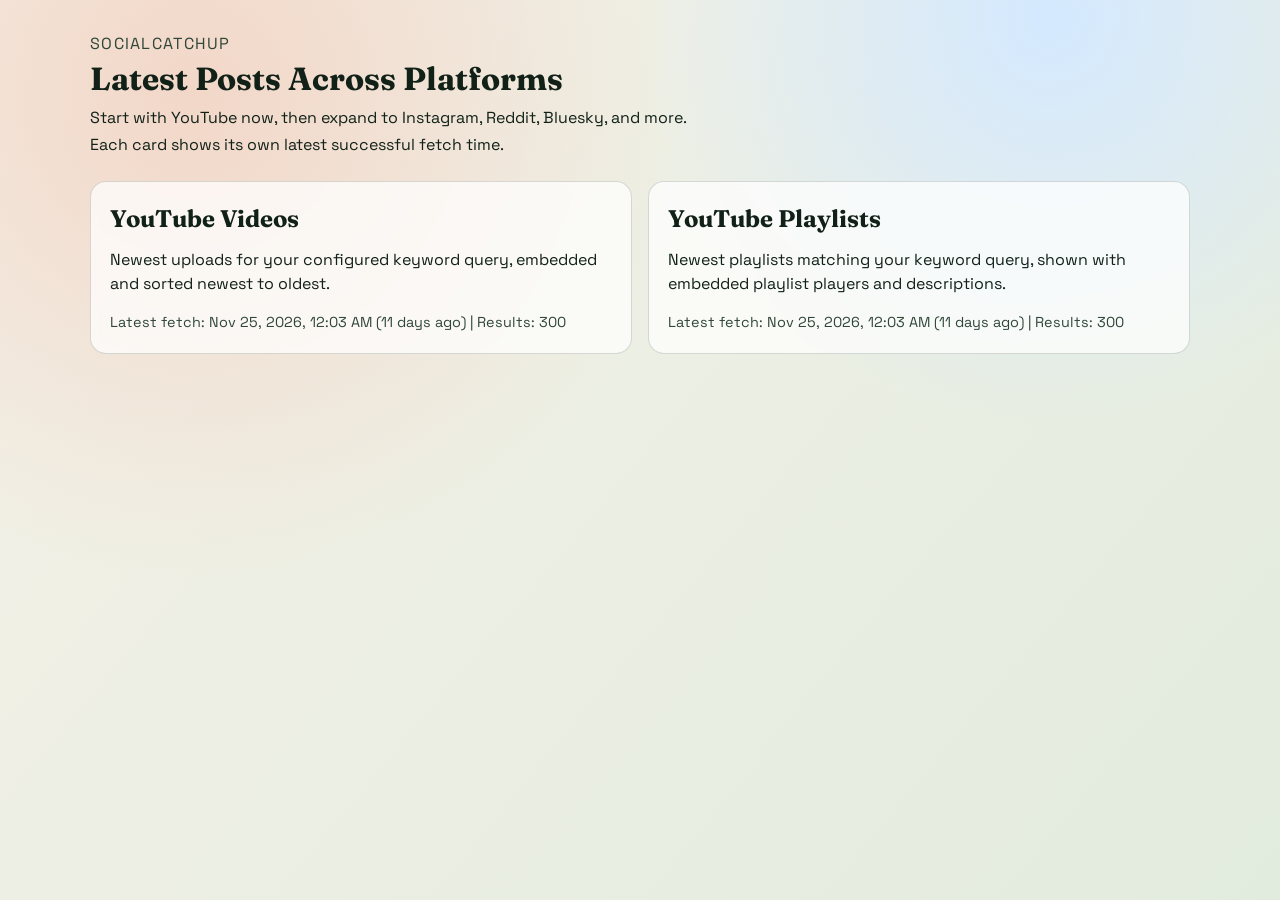
==== docs/index.html @ 5f242f2b "chore: refresh YouTube results and playlists" ====
<!doctype html>
<html lang="en">
<head>
  <meta charset="utf-8">
  <meta name="viewport" content="width=device-width, initial-scale=1">
  <title>Social Catchup</title>
  <link rel="preconnect" href="https://fonts.googleapis.com">
  <link rel="preconnect" href="https://fonts.gstatic.com" crossorigin>
  <link href="https://fonts.googleapis.com/css2?family=Space+Grotesk:wght@400;500;700&family=Fraunces:opsz,wght@9..144,600&display=swap" rel="stylesheet">
  <link rel="stylesheet" href="assets/style.css">
</head>
<body>
  <main class="wrap">
    <header class="hero">
      <p class="eyebrow">socialcatchup</p>
      <h1>Latest Posts Across Platforms</h1>
      <p class="lede">Start with YouTube now, then expand to Instagram, Reddit, Bluesky, and more.</p>
            <p class="meta">Each card shows its own latest successful fetch time.</p>
    </header>

    <section class="cards">
      <a class="card" href="youtube.html">
        <h2>YouTube Videos</h2>
        <p>Newest uploads for your configured keyword query, embedded and sorted newest to oldest.</p>
                <p class="card-meta">Latest fetch: <span class="js-time" data-time-iso="2026-11-25T00:03:17Z">2026-11-25 00:03 UTC</span> | Results: 300</p>
      </a>
      <a class="card" href="playlists.html">
        <h2>YouTube Playlists</h2>
        <p>Newest playlists matching your keyword query, shown with embedded playlist players and descriptions.</p>
                <p class="card-meta">Latest fetch: <span class="js-time" data-time-iso="2026-11-25T00:03:17Z">2026-11-25 00:03 UTC</span> | Results: 300</p>
      </a>
    </section>
  </main>
    <script>
(() => {
    const formatRelative = (targetDate) => {
        const deltaMs = Date.now() - targetDate.getTime();
        const absMs = Math.abs(deltaMs);
        const minute = 60 * 1000;
        const hour = 60 * minute;
        const day = 24 * hour;

        const suffix = deltaMs >= 0 ? "ago" : "from now";
        if (absMs < minute) {
            return deltaMs >= 0 ? "just now" : "in under a minute";
        }
        if (absMs < hour) {
            const value = Math.round(absMs / minute);
            return `${value} minute${value === 1 ? "" : "s"} ${suffix}`;
        }
        if (absMs < day) {
            const value = Math.round(absMs / hour);
            return `${value} hour${value === 1 ? "" : "s"} ${suffix}`;
        }

        const value = Math.round(absMs / day);
        return `${value} day${value === 1 ? "" : "s"} ${suffix}`;
    };

    const localFormatter = new Intl.DateTimeFormat(undefined, {
        year: "numeric",
        month: "short",
        day: "2-digit",
        hour: "numeric",
        minute: "2-digit",
    });

    for (const element of document.querySelectorAll(".js-time[data-time-iso]")) {
        const isoValue = element.getAttribute("data-time-iso");
        if (!isoValue) {
            continue;
        }

        const parsed = new Date(isoValue);
        if (Number.isNaN(parsed.getTime())) {
            continue;
        }

        element.textContent = `${localFormatter.format(parsed)} (${formatRelative(parsed)})`;
    }
})();
</script>
</body>
</html>
---- docs/assets/style.css ----
:root {
  --bg-0: #f5f1e8;
  --bg-1: #e2ecde;
  --bg-2: #f2d7c8;
  --ink: #112118;
  --ink-soft: #304638;
  --surface: rgba(255, 255, 255, 0.72);
  --line: rgba(17, 33, 24, 0.16);
  --accent: #b24c1f;
}

* {
  box-sizing: border-box;
}

body {
  margin: 0;
  color: var(--ink);
  font-family: "Space Grotesk", "Segoe UI", sans-serif;
  line-height: 1.5;
  background:
    radial-gradient(circle at 15% 10%, var(--bg-2), transparent 36%),
    radial-gradient(circle at 82% 2%, #d4e9ff, transparent 30%),
    linear-gradient(130deg, var(--bg-0), var(--bg-1));
  min-height: 100vh;
}

.wrap {
  width: min(1100px, 92vw);
  margin: 0 auto;
  padding: 2rem 0 3rem;
}

.hero {
  margin-bottom: 1.5rem;
}

.eyebrow {
  margin: 0;
  letter-spacing: 0.08em;
  text-transform: uppercase;
  color: var(--ink-soft);
}

h1,
h2 {
  font-family: "Fraunces", Georgia, serif;
  line-height: 1.1;
  margin: 0.3rem 0 0.6rem;
}

.lede,
.meta {
  margin: 0.2rem 0;
}

.cards {
  display: grid;
  grid-template-columns: repeat(auto-fit, minmax(220px, 1fr));
  gap: 1rem;
}

.card {
  display: block;
  text-decoration: none;
  color: inherit;
  border: 1px solid var(--line);
  border-radius: 16px;
  background: var(--surface);
  backdrop-filter: blur(3px);
  padding: 1.2rem;
  transition: transform 180ms ease, border-color 180ms ease;
}

.card:hover {
  transform: translateY(-2px);
  border-color: var(--accent);
}

.card-meta {
  margin: 0.75rem 0 0;
  color: var(--ink-soft);
  font-size: 0.9rem;
}

.video-grid {
  display: grid;
  gap: 1rem;
}

.video-card {
  border: 1px solid var(--line);
  border-radius: 16px;
  background: var(--surface);
  overflow: hidden;
}

.video-card[hidden] {
  display: none !important;
}

.embed-wrap {
  position: relative;
  width: 100%;
  aspect-ratio: 16 / 9;
  background: #000;
}

.embed-wrap iframe {
  border: 0;
  width: 100%;
  height: 100%;
}

.video-content {
  padding: 1rem;
}

.video-content h2 {
  font-size: clamp(1rem, 2.2vw, 1.35rem);
}

.video-meta {
  color: var(--ink-soft);
  margin: 0 0 0.75rem;
}

.related-playlists {
  margin: 0 0 0.75rem;
}

.related-playlists-label {
  margin: 0 0 0.35rem;
  color: var(--ink-soft);
  font-size: 0.92rem;
  font-weight: 600;
}

.related-playlists-list {
  margin: 0;
  padding-left: 1.1rem;
}

.related-playlists-list li {
  margin: 0.15rem 0;
}

.pagination-controls {
  margin-top: 1rem;
  display: flex;
  align-items: center;
  justify-content: space-between;
  flex-wrap: wrap;
  gap: 0.75rem;
  border: 1px solid var(--line);
  border-radius: 14px;
  background: var(--surface);
  padding: 0.8rem 1rem;
}

.pagination-summary {
  margin: 0;
  color: var(--ink-soft);
  font-size: 0.94rem;
}

.pagination-button {
  border: 1px solid var(--line);
  border-radius: 999px;
  background: #fff;
  color: var(--ink);
  padding: 0.45rem 0.9rem;
  font: inherit;
  cursor: pointer;
}

.pagination-button:hover:not(:disabled) {
  border-color: var(--accent);
}

.pagination-button:disabled {
  opacity: 0.45;
  cursor: not-allowed;
}

.pagination-pages {
  display: flex;
  flex-wrap: wrap;
  gap: 0.35rem;
  width: 100%;
}

.pagination-page-button {
  border: 1px solid var(--line);
  border-radius: 999px;
  background: #fff;
  color: var(--ink);
  padding: 0.3rem 0.7rem;
  font: inherit;
  cursor: pointer;
}

.pagination-page-button:hover:not(:disabled) {
  border-color: var(--accent);
}

.pagination-page-button[aria-current="page"] {
  background: var(--accent);
  color: #fff;
  border-color: var(--accent);
}

.pagination-page-button:disabled {
  cursor: default;
}

@media (max-width: 640px) {
  .pagination-summary {
    width: 100%;
    order: 3;
  }
}

a {
  color: var(--accent);
}

@media (min-width: 900px) {
  .video-card {
    display: grid;
    grid-template-columns: 1fr 1.3fr;
  }
}
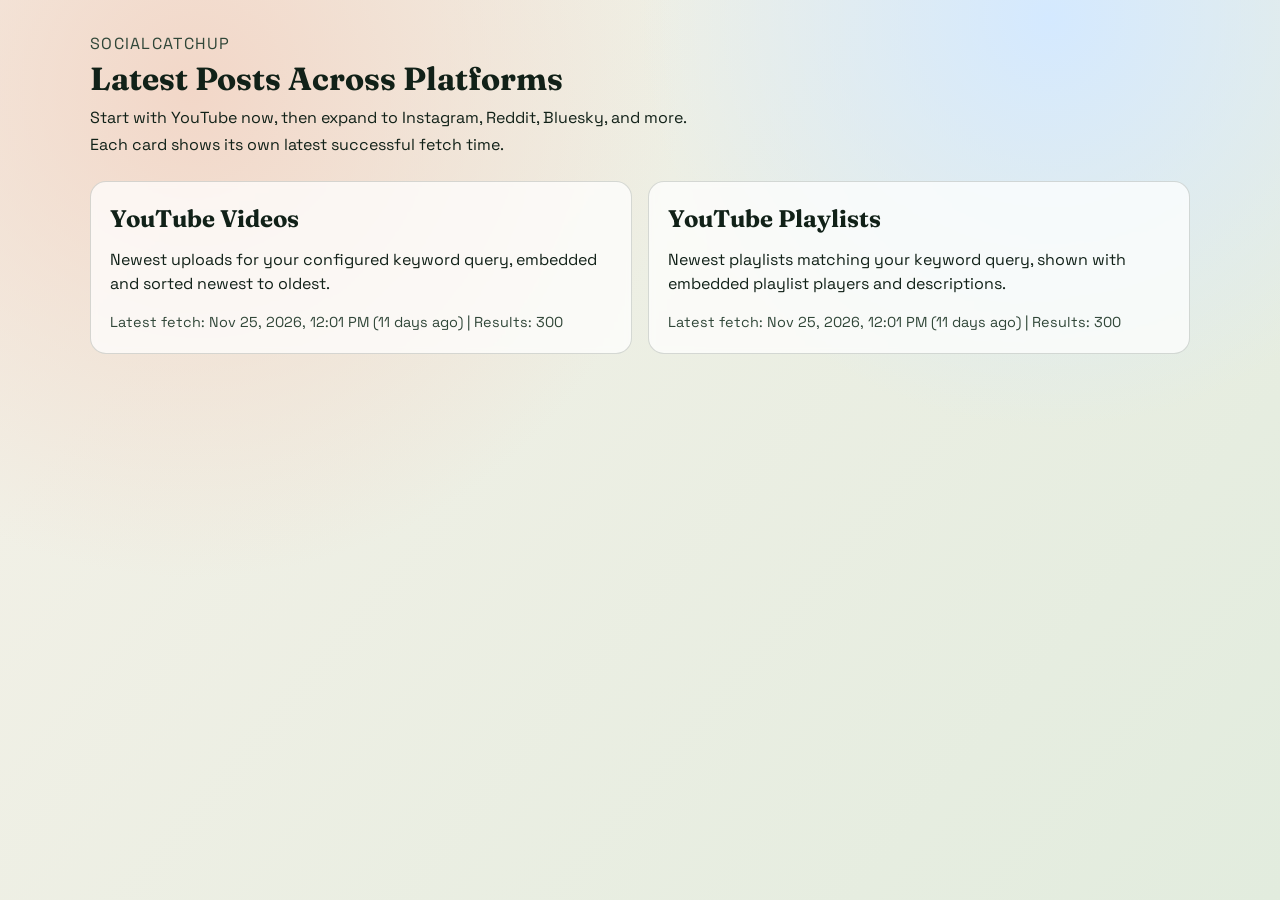
==== commit 15279927: "chore: refresh YouTube results and playlists" ====
--- a/docs/index.html
+++ b/docs/index.html
@@ -22,12 +22,12 @@
       <a class="card" href="youtube.html">
         <h2>YouTube Videos</h2>
         <p>Newest uploads for your configured keyword query, embedded and sorted newest to oldest.</p>
-                <p class="card-meta">Latest fetch: <span class="js-time" data-time-iso="2026-11-25T00:03:17Z">2026-11-25 00:03 UTC</span> | Results: 300</p>
+                <p class="card-meta">Latest fetch: <span class="js-time" data-time-iso="2026-11-25T12:01:50Z">2026-11-25 12:01 UTC</span> | Results: 300</p>
       </a>
       <a class="card" href="playlists.html">
         <h2>YouTube Playlists</h2>
         <p>Newest playlists matching your keyword query, shown with embedded playlist players and descriptions.</p>
-                <p class="card-meta">Latest fetch: <span class="js-time" data-time-iso="2026-11-25T00:03:17Z">2026-11-25 00:03 UTC</span> | Results: 300</p>
+                <p class="card-meta">Latest fetch: <span class="js-time" data-time-iso="2026-11-25T12:01:50Z">2026-11-25 12:01 UTC</span> | Results: 300</p>
       </a>
     </section>
   </main>
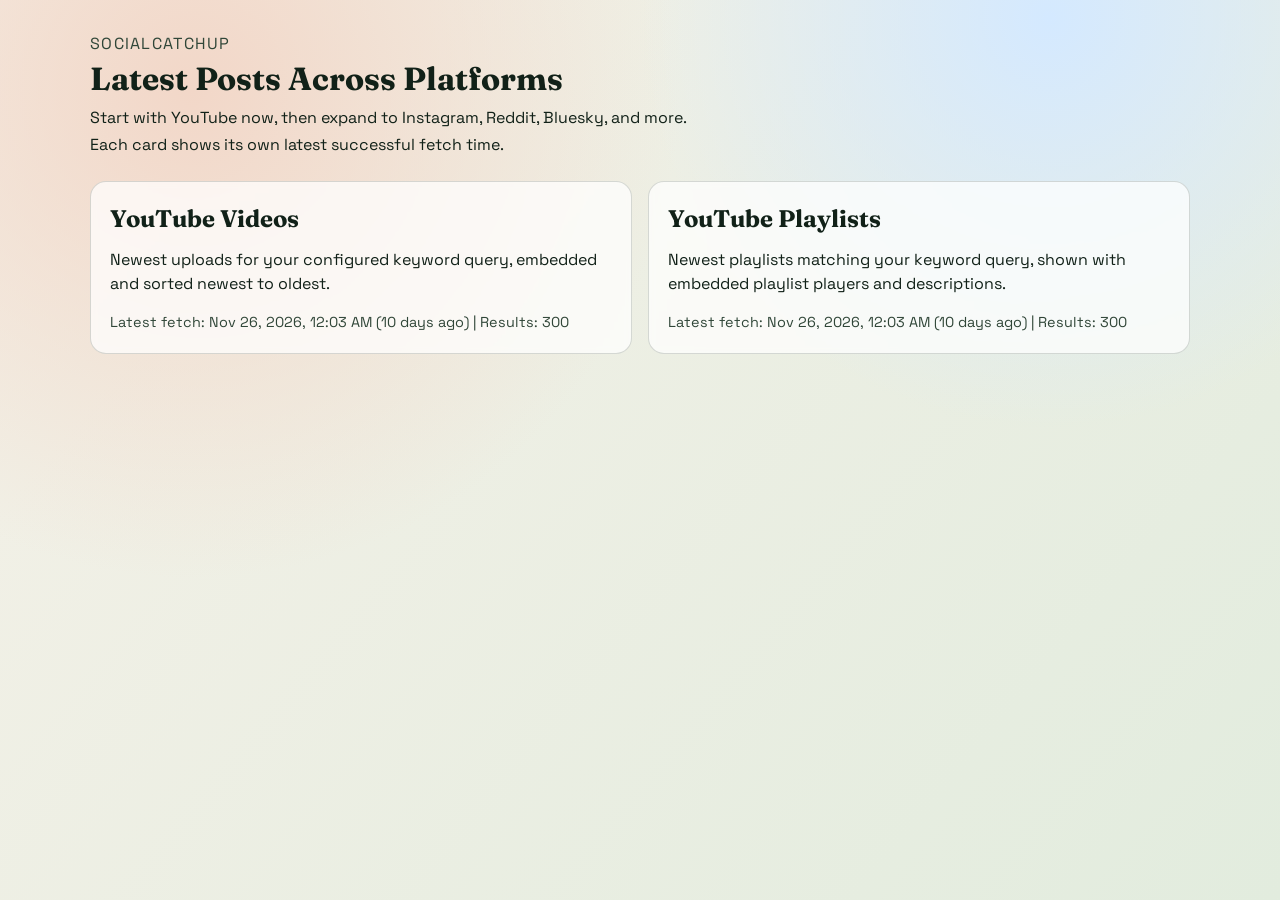
==== commit 18f794bb: "chore: refresh YouTube results and playlists" ====
--- a/docs/index.html
+++ b/docs/index.html
@@ -22,12 +22,12 @@
       <a class="card" href="youtube.html">
         <h2>YouTube Videos</h2>
         <p>Newest uploads for your configured keyword query, embedded and sorted newest to oldest.</p>
-                <p class="card-meta">Latest fetch: <span class="js-time" data-time-iso="2026-11-25T12:01:50Z">2026-11-25 12:01 UTC</span> | Results: 300</p>
+                <p class="card-meta">Latest fetch: <span class="js-time" data-time-iso="2026-11-26T00:03:33Z">2026-11-26 00:03 UTC</span> | Results: 300</p>
       </a>
       <a class="card" href="playlists.html">
         <h2>YouTube Playlists</h2>
         <p>Newest playlists matching your keyword query, shown with embedded playlist players and descriptions.</p>
-                <p class="card-meta">Latest fetch: <span class="js-time" data-time-iso="2026-11-25T12:01:50Z">2026-11-25 12:01 UTC</span> | Results: 300</p>
+                <p class="card-meta">Latest fetch: <span class="js-time" data-time-iso="2026-11-26T00:03:33Z">2026-11-26 00:03 UTC</span> | Results: 300</p>
       </a>
     </section>
   </main>
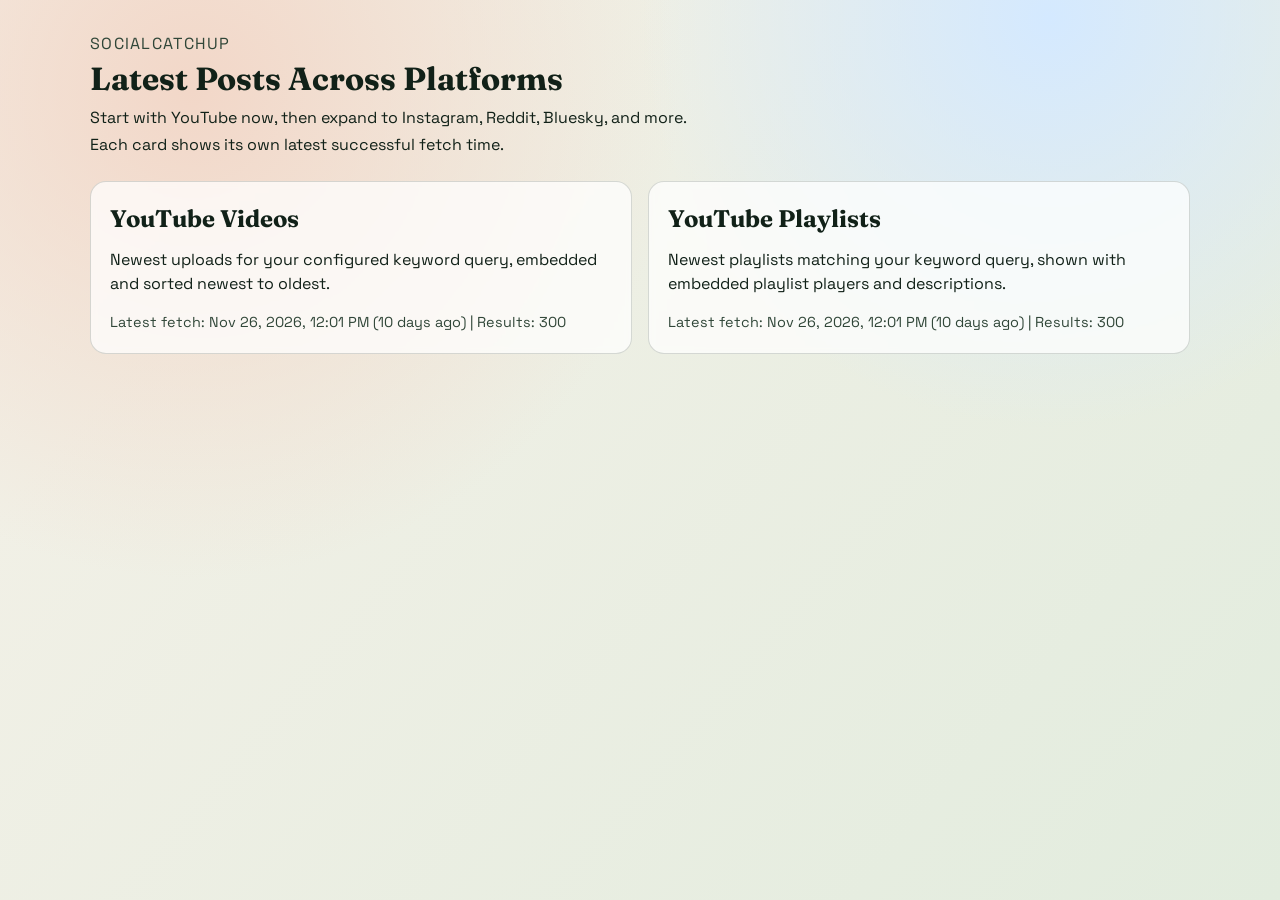
==== commit 312ffe44: "chore: refresh YouTube results and playlists" ====
--- a/docs/index.html
+++ b/docs/index.html
@@ -22,12 +22,12 @@
       <a class="card" href="youtube.html">
         <h2>YouTube Videos</h2>
         <p>Newest uploads for your configured keyword query, embedded and sorted newest to oldest.</p>
-                <p class="card-meta">Latest fetch: <span class="js-time" data-time-iso="2026-11-26T00:03:33Z">2026-11-26 00:03 UTC</span> | Results: 300</p>
+                <p class="card-meta">Latest fetch: <span class="js-time" data-time-iso="2026-11-26T12:01:35Z">2026-11-26 12:01 UTC</span> | Results: 300</p>
       </a>
       <a class="card" href="playlists.html">
         <h2>YouTube Playlists</h2>
         <p>Newest playlists matching your keyword query, shown with embedded playlist players and descriptions.</p>
-                <p class="card-meta">Latest fetch: <span class="js-time" data-time-iso="2026-11-26T00:03:33Z">2026-11-26 00:03 UTC</span> | Results: 300</p>
+                <p class="card-meta">Latest fetch: <span class="js-time" data-time-iso="2026-11-26T12:01:35Z">2026-11-26 12:01 UTC</span> | Results: 300</p>
       </a>
     </section>
   </main>
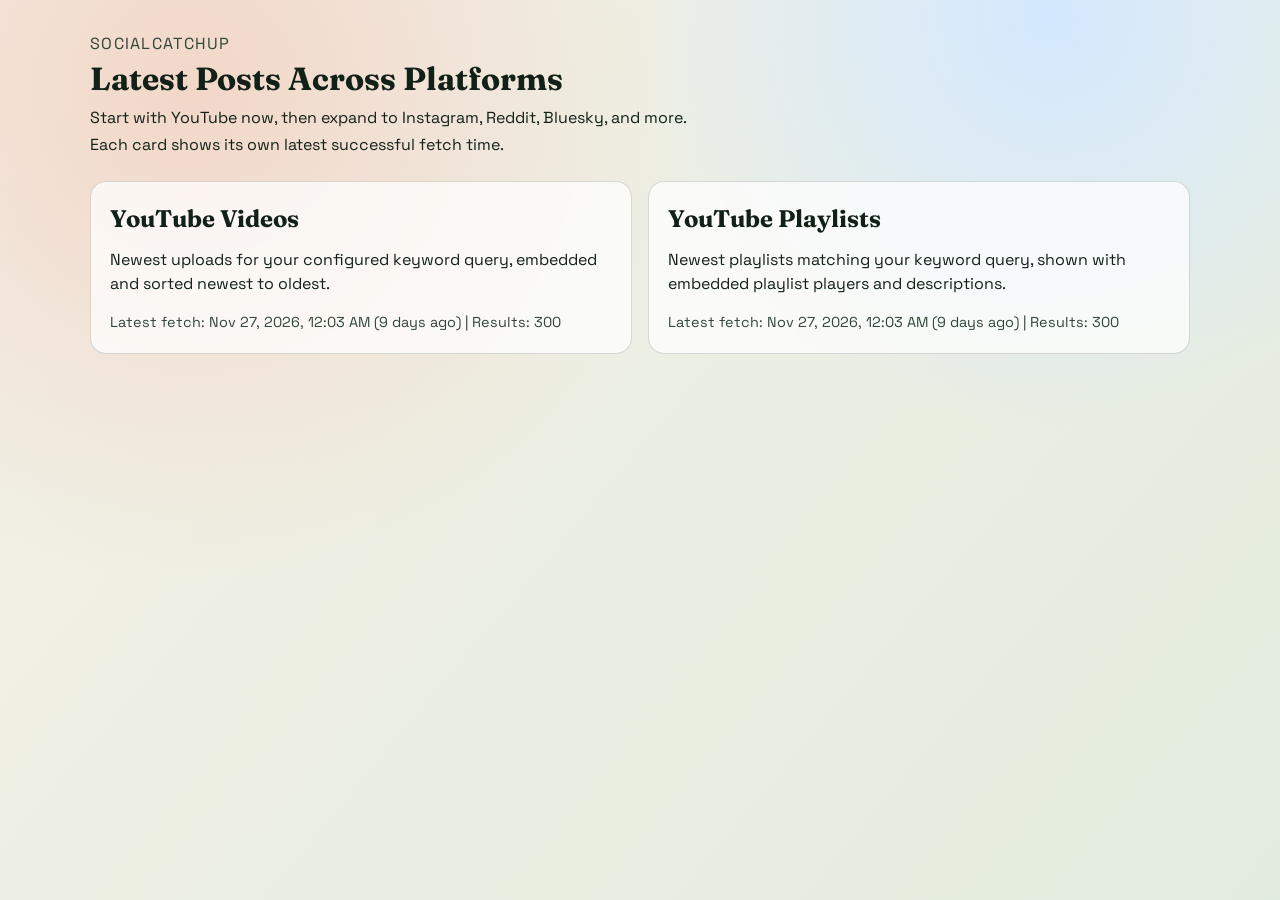
==== commit 939813e6: "chore: refresh YouTube results and playlists" ====
--- a/docs/index.html
+++ b/docs/index.html
@@ -22,12 +22,12 @@
       <a class="card" href="youtube.html">
         <h2>YouTube Videos</h2>
         <p>Newest uploads for your configured keyword query, embedded and sorted newest to oldest.</p>
-                <p class="card-meta">Latest fetch: <span class="js-time" data-time-iso="2026-11-26T12:01:35Z">2026-11-26 12:01 UTC</span> | Results: 300</p>
+                <p class="card-meta">Latest fetch: <span class="js-time" data-time-iso="2026-11-27T00:03:27Z">2026-11-27 00:03 UTC</span> | Results: 300</p>
       </a>
       <a class="card" href="playlists.html">
         <h2>YouTube Playlists</h2>
         <p>Newest playlists matching your keyword query, shown with embedded playlist players and descriptions.</p>
-                <p class="card-meta">Latest fetch: <span class="js-time" data-time-iso="2026-11-26T12:01:35Z">2026-11-26 12:01 UTC</span> | Results: 300</p>
+                <p class="card-meta">Latest fetch: <span class="js-time" data-time-iso="2026-11-27T00:03:27Z">2026-11-27 00:03 UTC</span> | Results: 300</p>
       </a>
     </section>
   </main>
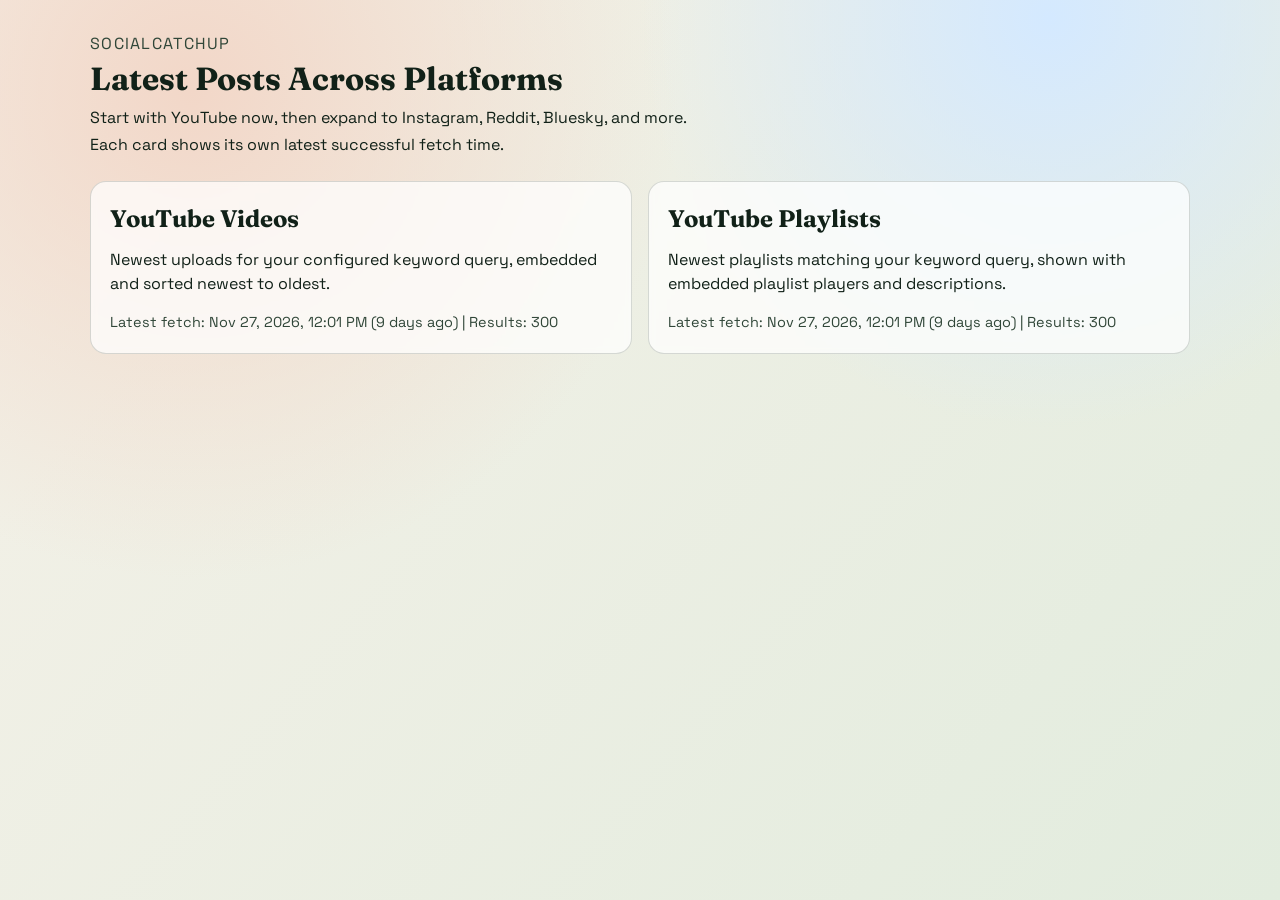
==== commit bb9f4bb5: "chore: refresh YouTube results and playlists" ====
--- a/docs/index.html
+++ b/docs/index.html
@@ -22,12 +22,12 @@
       <a class="card" href="youtube.html">
         <h2>YouTube Videos</h2>
         <p>Newest uploads for your configured keyword query, embedded and sorted newest to oldest.</p>
-                <p class="card-meta">Latest fetch: <span class="js-time" data-time-iso="2026-11-27T00:03:27Z">2026-11-27 00:03 UTC</span> | Results: 300</p>
+                <p class="card-meta">Latest fetch: <span class="js-time" data-time-iso="2026-11-27T12:01:46Z">2026-11-27 12:01 UTC</span> | Results: 300</p>
       </a>
       <a class="card" href="playlists.html">
         <h2>YouTube Playlists</h2>
         <p>Newest playlists matching your keyword query, shown with embedded playlist players and descriptions.</p>
-                <p class="card-meta">Latest fetch: <span class="js-time" data-time-iso="2026-11-27T00:03:27Z">2026-11-27 00:03 UTC</span> | Results: 300</p>
+                <p class="card-meta">Latest fetch: <span class="js-time" data-time-iso="2026-11-27T12:01:46Z">2026-11-27 12:01 UTC</span> | Results: 300</p>
       </a>
     </section>
   </main>
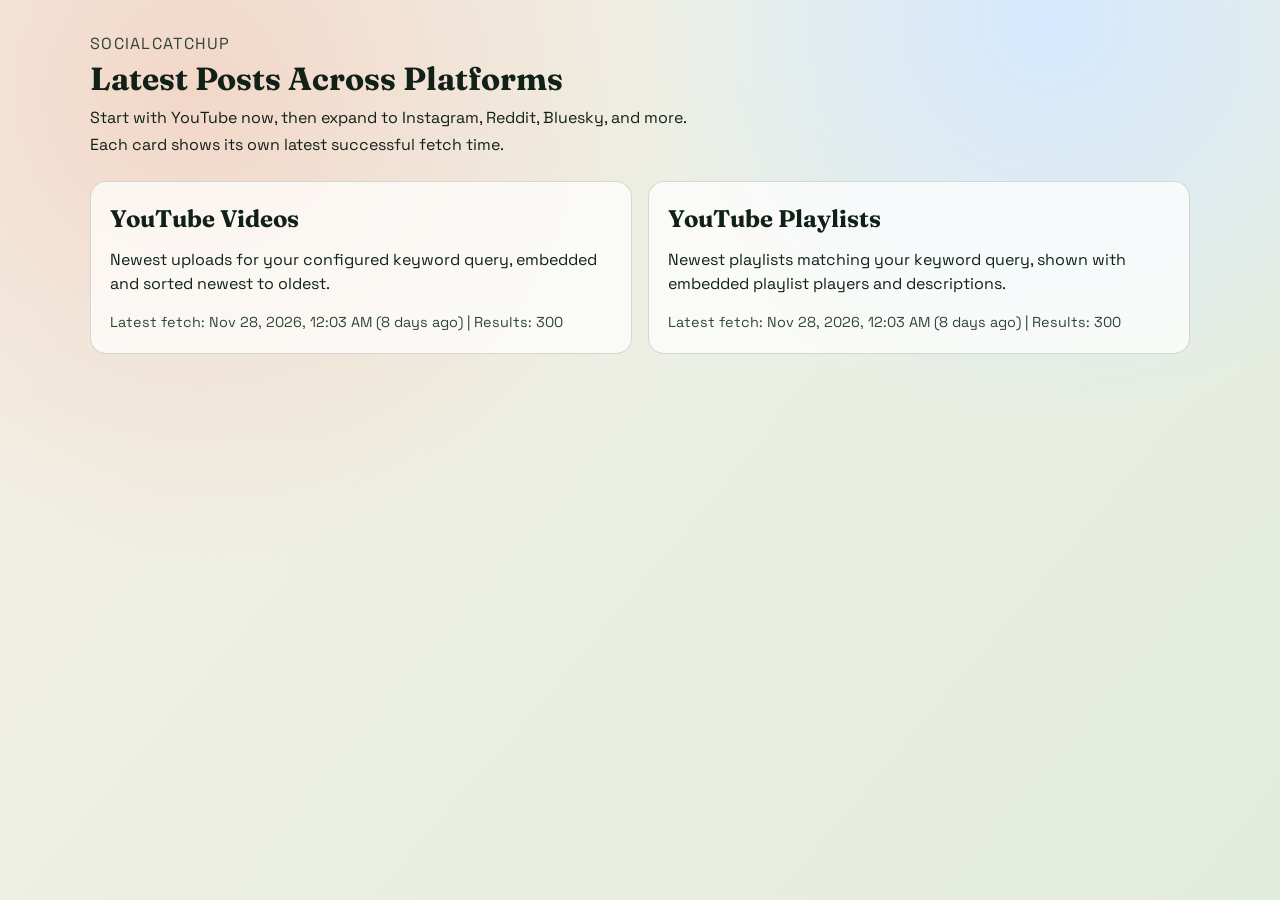
==== commit 039f6c69: "chore: refresh YouTube results and playlists" ====
--- a/docs/index.html
+++ b/docs/index.html
@@ -22,12 +22,12 @@
       <a class="card" href="youtube.html">
         <h2>YouTube Videos</h2>
         <p>Newest uploads for your configured keyword query, embedded and sorted newest to oldest.</p>
-                <p class="card-meta">Latest fetch: <span class="js-time" data-time-iso="2026-11-27T12:01:46Z">2026-11-27 12:01 UTC</span> | Results: 300</p>
+                <p class="card-meta">Latest fetch: <span class="js-time" data-time-iso="2026-11-28T00:03:11Z">2026-11-28 00:03 UTC</span> | Results: 300</p>
       </a>
       <a class="card" href="playlists.html">
         <h2>YouTube Playlists</h2>
         <p>Newest playlists matching your keyword query, shown with embedded playlist players and descriptions.</p>
-                <p class="card-meta">Latest fetch: <span class="js-time" data-time-iso="2026-11-27T12:01:46Z">2026-11-27 12:01 UTC</span> | Results: 300</p>
+                <p class="card-meta">Latest fetch: <span class="js-time" data-time-iso="2026-11-28T00:03:11Z">2026-11-28 00:03 UTC</span> | Results: 300</p>
       </a>
     </section>
   </main>
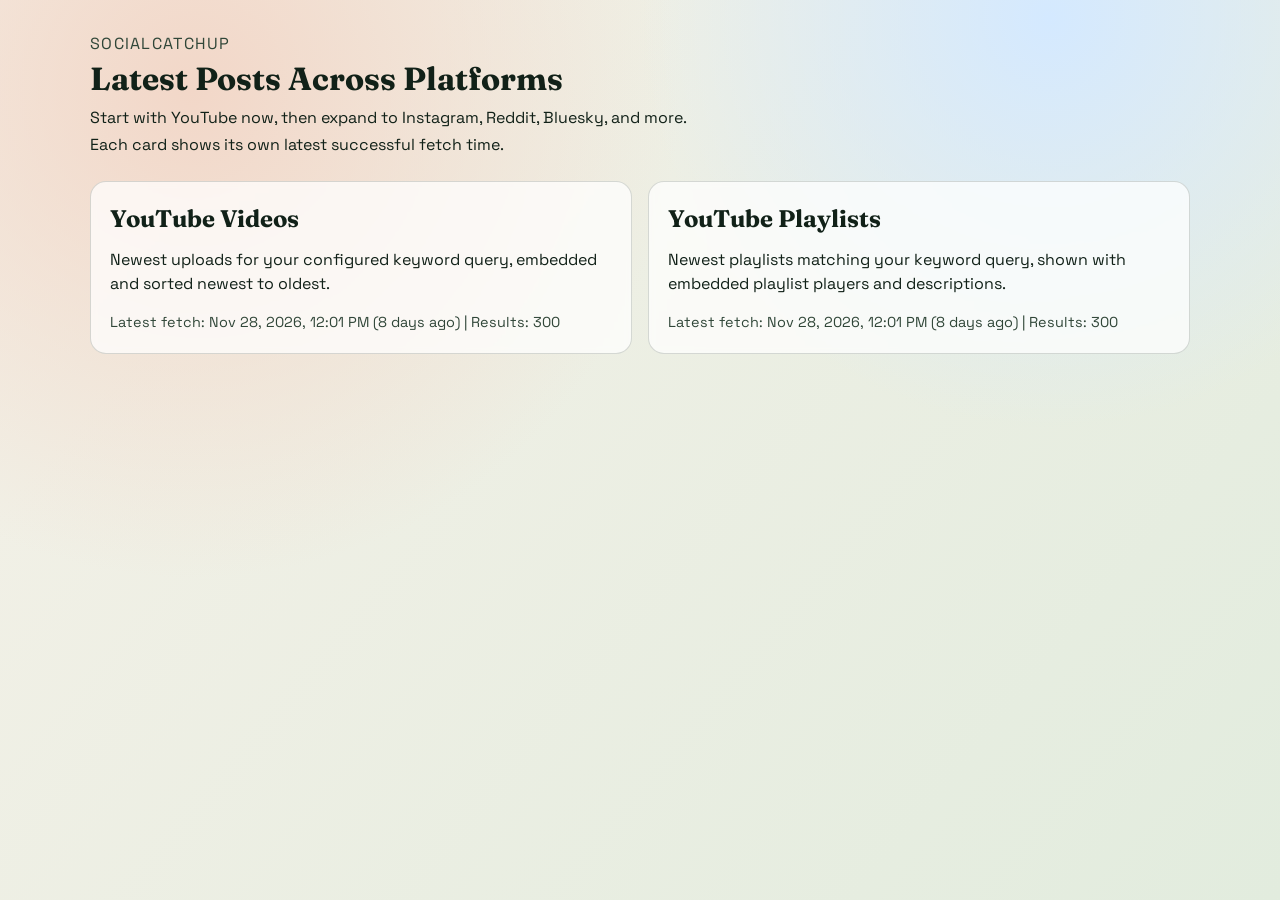
==== commit 92d0f16e: "chore: refresh YouTube results and playlists" ====
--- a/docs/index.html
+++ b/docs/index.html
@@ -22,12 +22,12 @@
       <a class="card" href="youtube.html">
         <h2>YouTube Videos</h2>
         <p>Newest uploads for your configured keyword query, embedded and sorted newest to oldest.</p>
-                <p class="card-meta">Latest fetch: <span class="js-time" data-time-iso="2026-11-28T00:03:11Z">2026-11-28 00:03 UTC</span> | Results: 300</p>
+                <p class="card-meta">Latest fetch: <span class="js-time" data-time-iso="2026-11-28T12:01:34Z">2026-11-28 12:01 UTC</span> | Results: 300</p>
       </a>
       <a class="card" href="playlists.html">
         <h2>YouTube Playlists</h2>
         <p>Newest playlists matching your keyword query, shown with embedded playlist players and descriptions.</p>
-                <p class="card-meta">Latest fetch: <span class="js-time" data-time-iso="2026-11-28T00:03:11Z">2026-11-28 00:03 UTC</span> | Results: 300</p>
+                <p class="card-meta">Latest fetch: <span class="js-time" data-time-iso="2026-11-28T12:01:34Z">2026-11-28 12:01 UTC</span> | Results: 300</p>
       </a>
     </section>
   </main>
